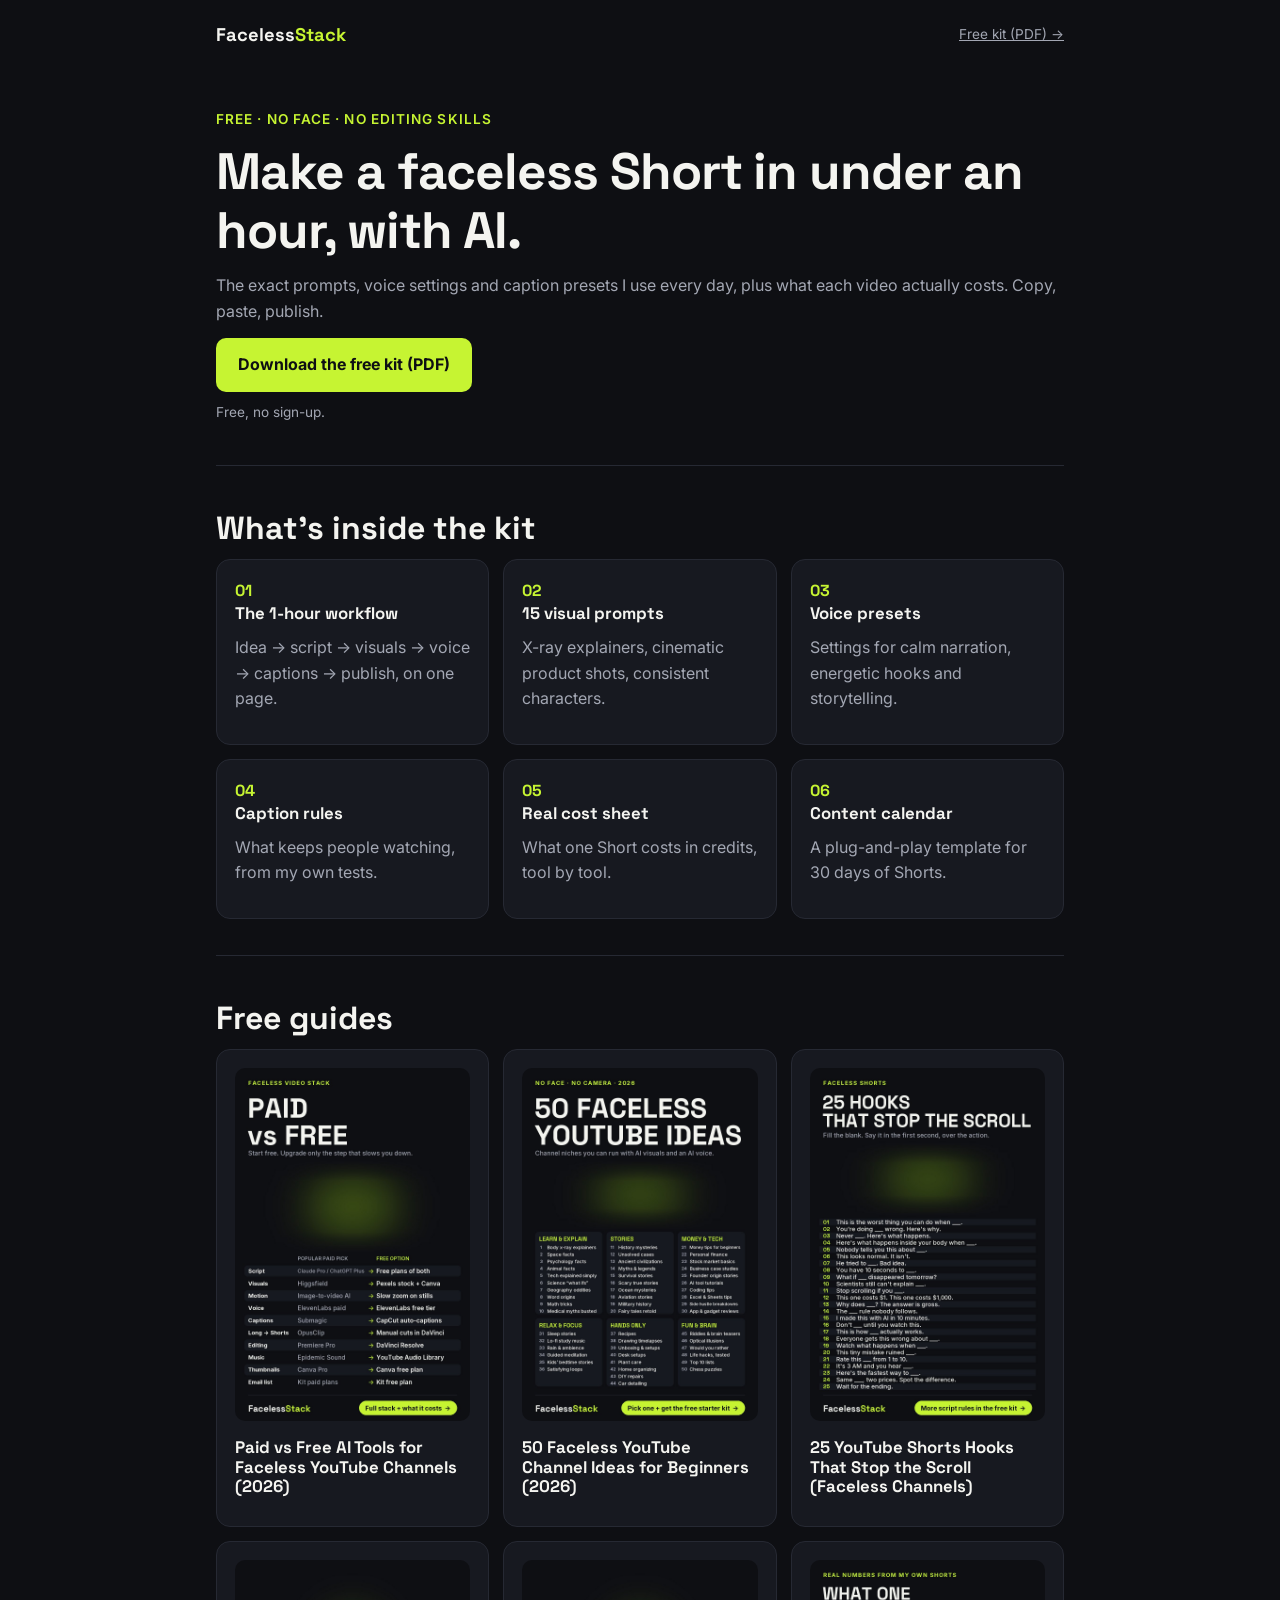
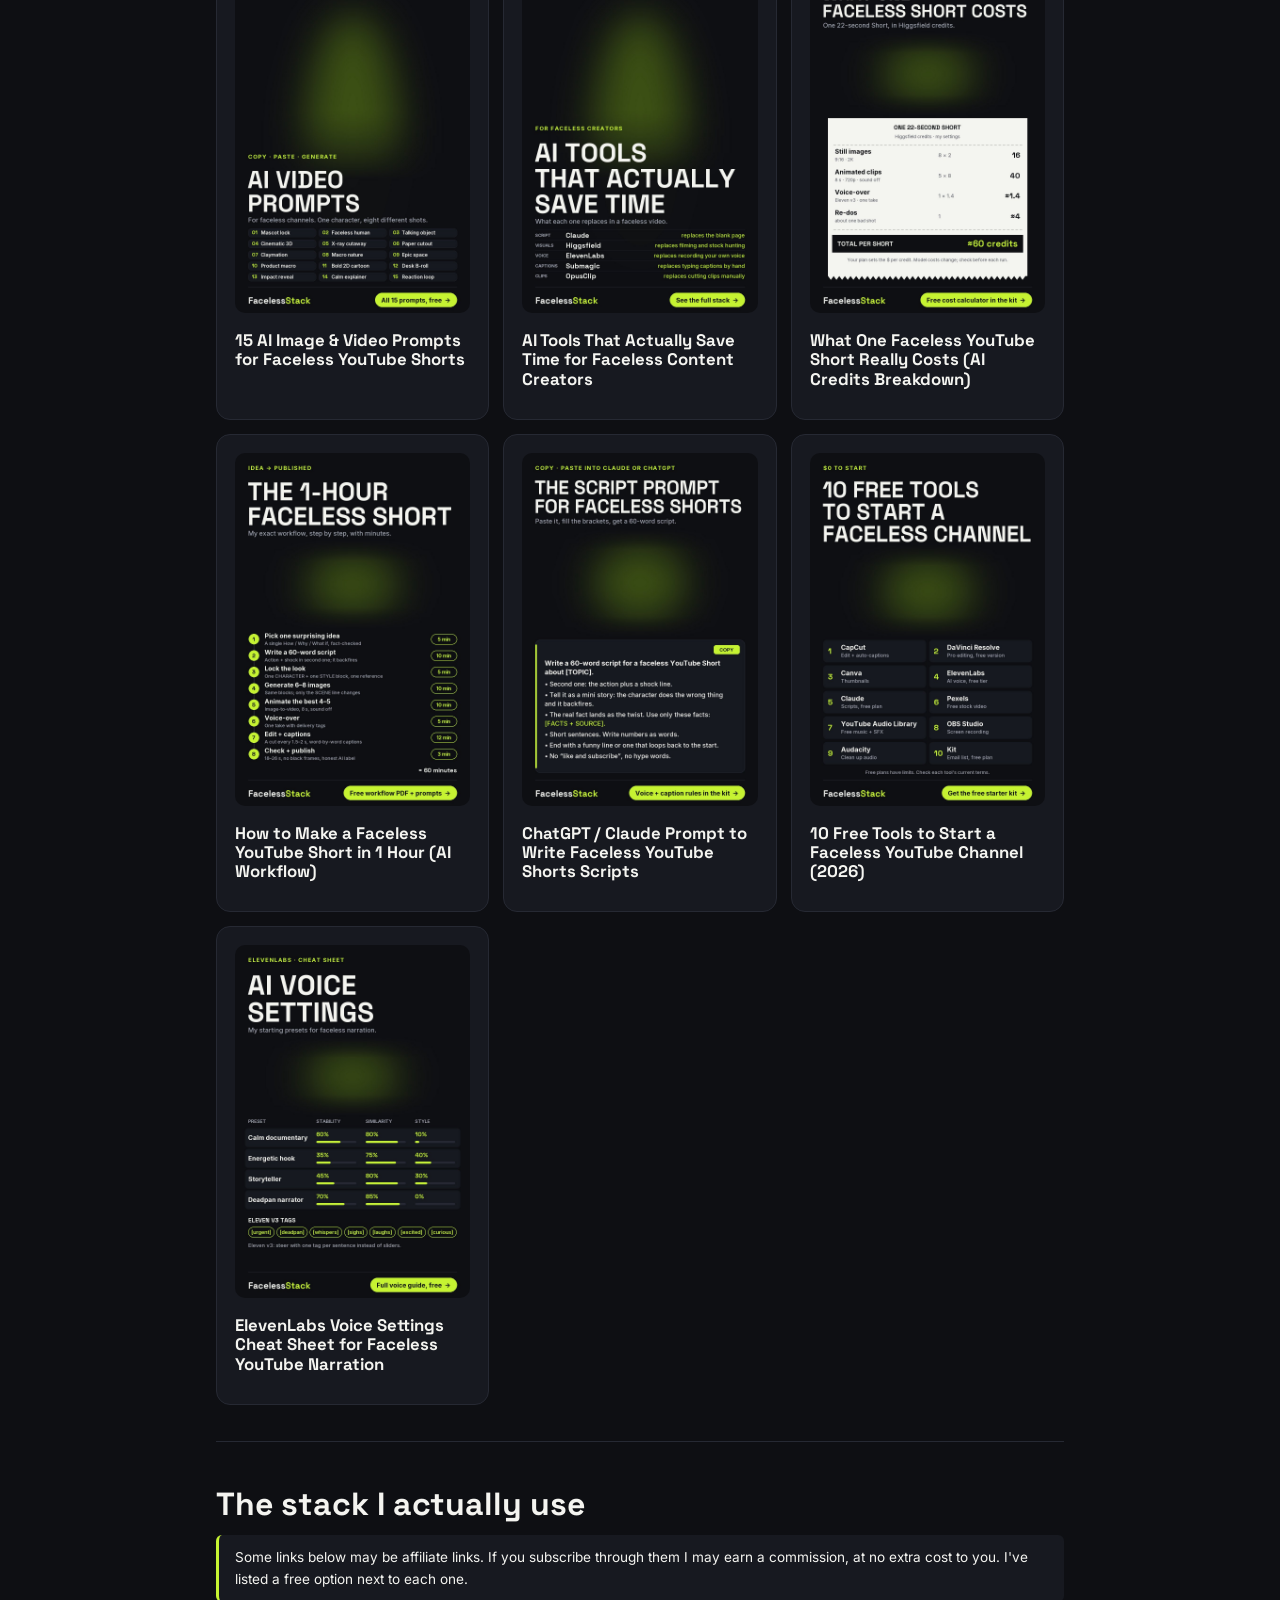
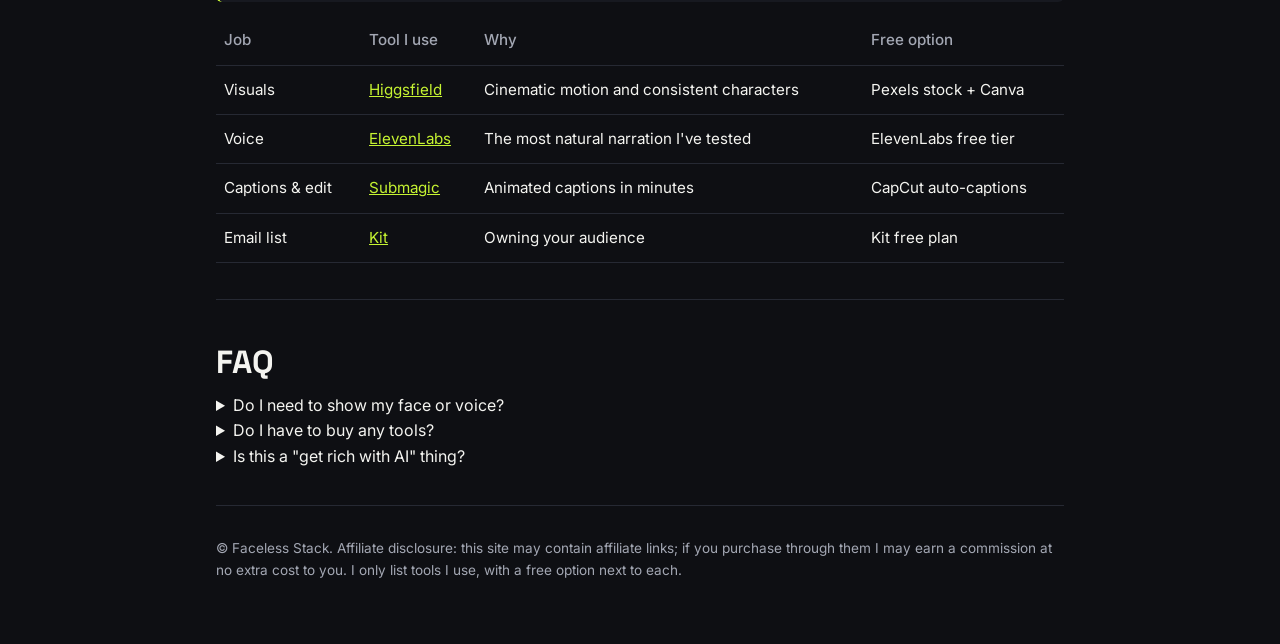
==== index.html @ 0819de9b "Faceless Stack site: landing page + 10 Pinterest guide pages Co-Authored-By: Claude Opus 5.5 <norepl" ====
<!doctype html>
<html lang="en">
<head>
<meta charset="utf-8">
<meta name="viewport" content="width=device-width, initial-scale=1">
<title>Faceless Stack: Free Faceless Shorts Kit</title>
<meta name="description" content="The exact AI prompts, voice settings and caption presets I use to make faceless Shorts in under an hour. Free.">
<link rel="canonical" href="https://mussirimajid-rgb.github.io/facelessstack/">
<meta property="og:type" content="article">
<meta property="og:site_name" content="Faceless Stack">
<meta property="og:title" content="Faceless Stack: Free Faceless Shorts Kit">
<meta property="og:description" content="The exact AI prompts, voice settings and caption presets I use to make faceless Shorts in under an hour. Free.">
<meta property="og:url" content="https://mussirimajid-rgb.github.io/facelessstack/">
<meta property="article:published_time" content="2026-10-27">
<meta property="og:image" content="https://mussirimajid-rgb.github.io/facelessstack/pins/paid-vs-free-tools.jpg">
<link rel="preconnect" href="https://fonts.googleapis.com">
<link href="https://fonts.googleapis.com/css2?family=Inter:wght@400;500;700&family=Space+Grotesk:wght@500;700&display=swap" rel="stylesheet">
<link rel="stylesheet" href="style.css">
</head>
<body>
<div class="wrap">
  <header>
    <a class="logo" href="./">Faceless<span>Stack</span></a>
    <a class="small muted" href="kit/Faceless-Shorts-Starter-Kit.pdf">Free kit (PDF) →</a>
  </header>
  <div class="hero">
    <div class="eyebrow">Free · No face · No editing skills</div>
    <h1>Make a faceless Short in under an hour, with AI.</h1>
    <p class="muted">The exact prompts, voice settings and caption presets I use every day, plus what each video actually costs. Copy, paste, publish.</p>
    <a class="btn" href="kit/Faceless-Shorts-Starter-Kit.pdf" download>Download the free kit (PDF)</a>
    <p class="small muted" style="margin-top:10px">Free, no sign-up.</p>
  </div>
  <section>
    <h2>What's inside the kit</h2>
    <div class="grid">
      <div class="card"><div class="num">01</div><h3>The 1-hour workflow</h3><p class="muted">Idea → script → visuals → voice → captions → publish, on one page.</p></div>
      <div class="card"><div class="num">02</div><h3>15 visual prompts</h3><p class="muted">X-ray explainers, cinematic product shots, consistent characters.</p></div>
      <div class="card"><div class="num">03</div><h3>Voice presets</h3><p class="muted">Settings for calm narration, energetic hooks and storytelling.</p></div>
      <div class="card"><div class="num">04</div><h3>Caption rules</h3><p class="muted">What keeps people watching, from my own tests.</p></div>
      <div class="card"><div class="num">05</div><h3>Real cost sheet</h3><p class="muted">What one Short costs in credits, tool by tool.</p></div>
      <div class="card"><div class="num">06</div><h3>Content calendar</h3><p class="muted">A plug-and-play template for 30 days of Shorts.</p></div>
    </div>
  </section>
  <section>
    <h2>Free guides</h2>
    <div class="grid guides">
      <a class="card" href="paid-vs-free-tools/"><img src="pins/paid-vs-free-tools.jpg" alt="Comparison chart of paid vs free AI tools for faceless YouTube videos: Higgsfield vs Pexels, ElevenLabs vs free tier, Submagic vs CapCut, Premiere vs DaVinci Resolve." loading="lazy"><h3 style="margin-top:10px">Paid vs Free AI Tools for Faceless YouTube Channels (2026)</h3></a>
      <a class="card" href="faceless-youtube-channel-ideas/"><img src="pins/faceless-youtube-channel-ideas.jpg" alt="List of 50 faceless YouTube channel ideas in six groups: learn and explain, stories, money and tech, relax and focus, hands only, fun and brain." loading="lazy"><h3 style="margin-top:10px">50 Faceless YouTube Channel Ideas for Beginners (2026)</h3></a>
      <a class="card" href="youtube-shorts-hooks/"><img src="pins/youtube-shorts-hooks.jpg" alt="List of 25 fill-in-the-blank video hooks for YouTube Shorts, such as &#x27;You&#x27;re doing ___ wrong. Here&#x27;s why.&#x27;" loading="lazy"><h3 style="margin-top:10px">25 YouTube Shorts Hooks That Stop the Scroll (Faceless Channels)</h3></a>
      <a class="card" href="ai-video-prompts/"><img src="pins/ai-video-prompts.jpg" alt="Glossy 3D number 15 with a monitor-headed character, listing 15 AI prompt templates for faceless videos." loading="lazy"><h3 style="margin-top:10px">15 AI Image &amp; Video Prompts for Faceless YouTube Shorts</h3></a>
      <a class="card" href="ai-tools-that-save-time/"><img src="pins/ai-tools-that-save-time.jpg" alt="Surreal poster of a monitor-headed character with a melting clock, listing AI tools that save time: Claude, Higgsfield, ElevenLabs, Submagic, OpusClip." loading="lazy"><h3 style="margin-top:10px">AI Tools That Actually Save Time for Faceless Content Creators</h3></a>
      <a class="card" href="faceless-short-cost/"><img src="pins/faceless-short-cost.jpg" alt="Receipt showing the cost of one faceless YouTube Short: 16 credits of images, 40 credits of animated clips, 1.4 for voice, about 4 for re-dos, about 60 credits total." loading="lazy"><h3 style="margin-top:10px">What One Faceless YouTube Short Really Costs (AI Credits Breakdown)</h3></a>
      <a class="card" href="one-hour-workflow/"><img src="pins/one-hour-workflow.jpg" alt="Timeline of 8 steps to make a faceless YouTube Short in one hour, with minutes per step adding up to 60." loading="lazy"><h3 style="margin-top:10px">How to Make a Faceless YouTube Short in 1 Hour (AI Workflow)</h3></a>
      <a class="card" href="script-prompt/"><img src="pins/script-prompt.jpg" alt="Copy-paste prompt card for writing a 60-word faceless YouTube Shorts script with Claude or ChatGPT." loading="lazy"><h3 style="margin-top:10px">ChatGPT / Claude Prompt to Write Faceless YouTube Shorts Scripts</h3></a>
      <a class="card" href="free-tools-faceless-channel/"><img src="pins/free-tools-faceless-channel.jpg" alt="List of 10 free tools to start a faceless YouTube channel, including CapCut, DaVinci Resolve, Canva, ElevenLabs and OBS Studio." loading="lazy"><h3 style="margin-top:10px">10 Free Tools to Start a Faceless YouTube Channel (2026)</h3></a>
      <a class="card" href="ai-voice-settings/"><img src="pins/ai-voice-settings.jpg" alt="Cheat sheet of ElevenLabs voice settings for four narration styles with stability, similarity and style percentages, and Eleven v3 emotion tags." loading="lazy"><h3 style="margin-top:10px">ElevenLabs Voice Settings Cheat Sheet for Faceless YouTube Narration</h3></a>
    </div>
  </section>
  <section>
    <h2>The stack I actually use</h2>
    <p class="disclosure small">Some links below may be affiliate links. If you subscribe through them I may earn a commission, at no extra cost to you. I've listed a free option next to each one.</p>
    <div class="tablewrap"><table>
      <thead><tr><th>Job</th><th>Tool I use</th><th>Why</th><th>Free option</th></tr></thead>
      <tbody>
          <tr><td>Visuals</td><td><a href="https://higgsfield.ai" rel="sponsored nofollow noopener" target="_blank">Higgsfield</a></td><td>Cinematic motion and consistent characters</td><td>Pexels stock + Canva</td></tr>
          <tr><td>Voice</td><td><a href="https://elevenlabs.io" rel="sponsored nofollow noopener" target="_blank">ElevenLabs</a></td><td>The most natural narration I&#x27;ve tested</td><td>ElevenLabs free tier</td></tr>
          <tr><td>Captions &amp; edit</td><td><a href="https://www.submagic.co" rel="sponsored nofollow noopener" target="_blank">Submagic</a></td><td>Animated captions in minutes</td><td>CapCut auto-captions</td></tr>
          <tr><td>Email list</td><td><a href="https://kit.com" rel="sponsored nofollow noopener" target="_blank">Kit</a></td><td>Owning your audience</td><td>Kit free plan</td></tr>
      </tbody>
    </table></div>
  </section>
  <section>
    <h2>FAQ</h2>
    <details><summary>Do I need to show my face or voice?</summary><p class="muted">No. Everything here is built for faceless channels: AI visuals, AI narration, animated captions.</p></details>
    <details><summary>Do I have to buy any tools?</summary><p class="muted">No. Each tool has a free option listed. Paid tools save time and look better, but start free if you're testing.</p></details>
    <details><summary>Is this a "get rich with AI" thing?</summary><p class="muted">No. It's a production workflow. Growth takes consistent posting.</p></details>
  </section>
  <footer class="small muted">
    <p>© Faceless Stack. Affiliate disclosure: this site may contain affiliate links; if you purchase through them I may earn a commission at no extra cost to you. I only list tools I use, with a free option next to each.</p>
  </footer>
</div>
<script>document.querySelectorAll('.copy').forEach(b=>b.onclick=()=>{navigator.clipboard.writeText(document.getElementById(b.dataset.for).innerText);b.textContent='Copied';setTimeout(()=>b.textContent='Copy',1500)})</script>
</body>
</html>
---- style.css ----
:root{--bg:#0E0F13;--panel:#171920;--line:#262933;--text:#F4F4F0;--muted:#A3A7B3;--accent:#C6F432;--ink:#0E0F13}
*{box-sizing:border-box}body{margin:0;background:var(--bg);color:var(--text);font:16px/1.6 Inter,system-ui,sans-serif}
.wrap{max-width:880px;margin:0 auto;padding:0 16px}
h1,h2,h3{font-family:"Space Grotesk",Inter,sans-serif;line-height:1.15;margin:0 0 12px}
h1{font-size:clamp(2rem,6vw,3.2rem);letter-spacing:-.02em}h2{font-size:clamp(1.4rem,4vw,2rem);margin-top:8px}
p{margin:0 0 14px}a{color:var(--accent)}.muted{color:var(--muted)}.small{font-size:.85rem}
header{padding:20px 0;display:flex;justify-content:space-between;align-items:center}
.logo{font-family:"Space Grotesk",Inter,sans-serif;font-weight:700;color:var(--text);text-decoration:none;font-size:1.15rem}.logo span{color:var(--accent)}
.hero{padding:40px 0 28px}.eyebrow{color:var(--accent);font-weight:600;font-size:.85rem;text-transform:uppercase;letter-spacing:.08em;margin-bottom:12px}
.btn{padding:14px 22px;border:0;border-radius:10px;background:var(--accent);color:var(--ink);font-weight:700;font-size:1rem;cursor:pointer;text-decoration:none;display:inline-block}
section{padding:36px 0;border-top:1px solid var(--line)}
.grid{display:grid;grid-template-columns:repeat(auto-fit,minmax(240px,1fr));gap:14px}
.card{background:var(--panel);border:1px solid var(--line);border-radius:14px;padding:18px}.card h3{font-size:1.05rem}
.num{color:var(--accent);font-family:"Space Grotesk",Inter,sans-serif;font-weight:700}
table{width:100%;border-collapse:collapse;font-size:.95rem}th,td{text-align:left;padding:12px 8px;border-bottom:1px solid var(--line);vertical-align:top}
th{color:var(--muted);font-weight:500}.tablewrap{overflow-x:auto}
ol.list{padding-left:1.4em}ol.list li{padding:6px 0;border-bottom:1px solid var(--line)}
.groups{display:grid;grid-template-columns:repeat(auto-fit,minmax(230px,1fr));gap:14px}.groups ol{margin:0;padding-left:1.6em}
.groups h3{color:var(--accent);font-size:1rem;text-transform:uppercase;letter-spacing:.04em}
pre{white-space:pre-wrap;background:var(--panel);border:1px solid var(--line);border-left:4px solid var(--accent);border-radius:12px;padding:18px;font:15px/1.6 ui-monospace,Consolas,monospace;margin:0 0 10px}
.prompt{margin-bottom:22px}.prompt h3{font-size:1.05rem}
.copy{background:transparent;color:var(--accent);border:1px solid var(--accent);border-radius:8px;padding:6px 14px;font-weight:600;cursor:pointer}
.kitbox{background:var(--panel);border:1px solid var(--accent);border-radius:16px;padding:22px;margin:8px 0}
.disclosure{background:var(--panel);border-left:3px solid var(--accent);padding:12px 16px;border-radius:6px}
.pinimg{display:block;max-width:360px;width:100%;border-radius:14px;border:1px solid var(--line);margin:8px 0 0}
.calc{display:grid;grid-template-columns:repeat(auto-fit,minmax(200px,1fr));gap:12px;margin-top:12px}
.calc label{display:block;font-size:.85rem;color:var(--muted)}.calc input{width:100%;padding:12px;border-radius:10px;border:1px solid var(--line);background:var(--bg);color:var(--text);font-size:1rem}
.result{font-family:"Space Grotesk",Inter,sans-serif;font-size:1.5rem;color:var(--accent);margin-top:12px}
.guides a{color:var(--text);text-decoration:none}.guides img{width:100%;border-radius:10px;aspect-ratio:2/3;object-fit:cover}
.tags span{display:inline-block;border:1px solid var(--accent);color:var(--accent);border-radius:20px;padding:4px 12px;margin:0 6px 8px 0;font-weight:600}
footer{padding:32px 0 48px;border-top:1px solid var(--line)}
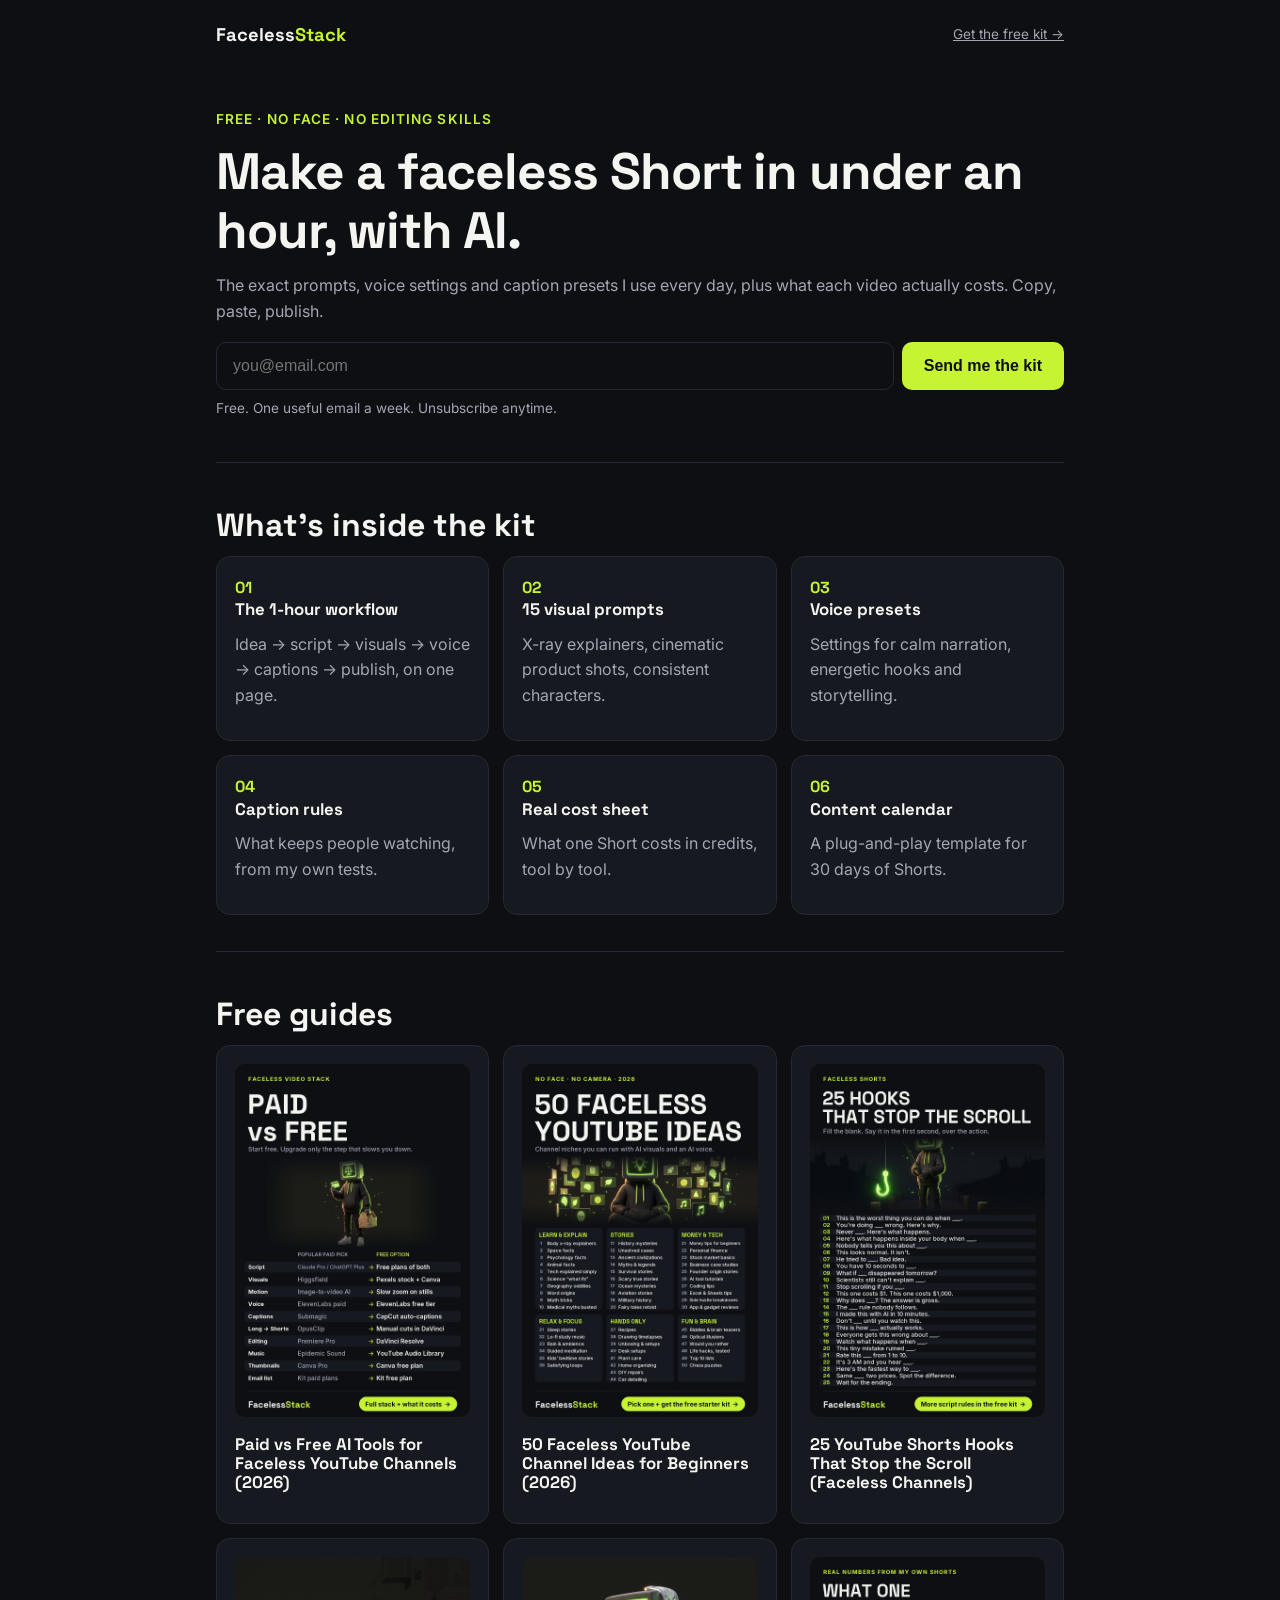
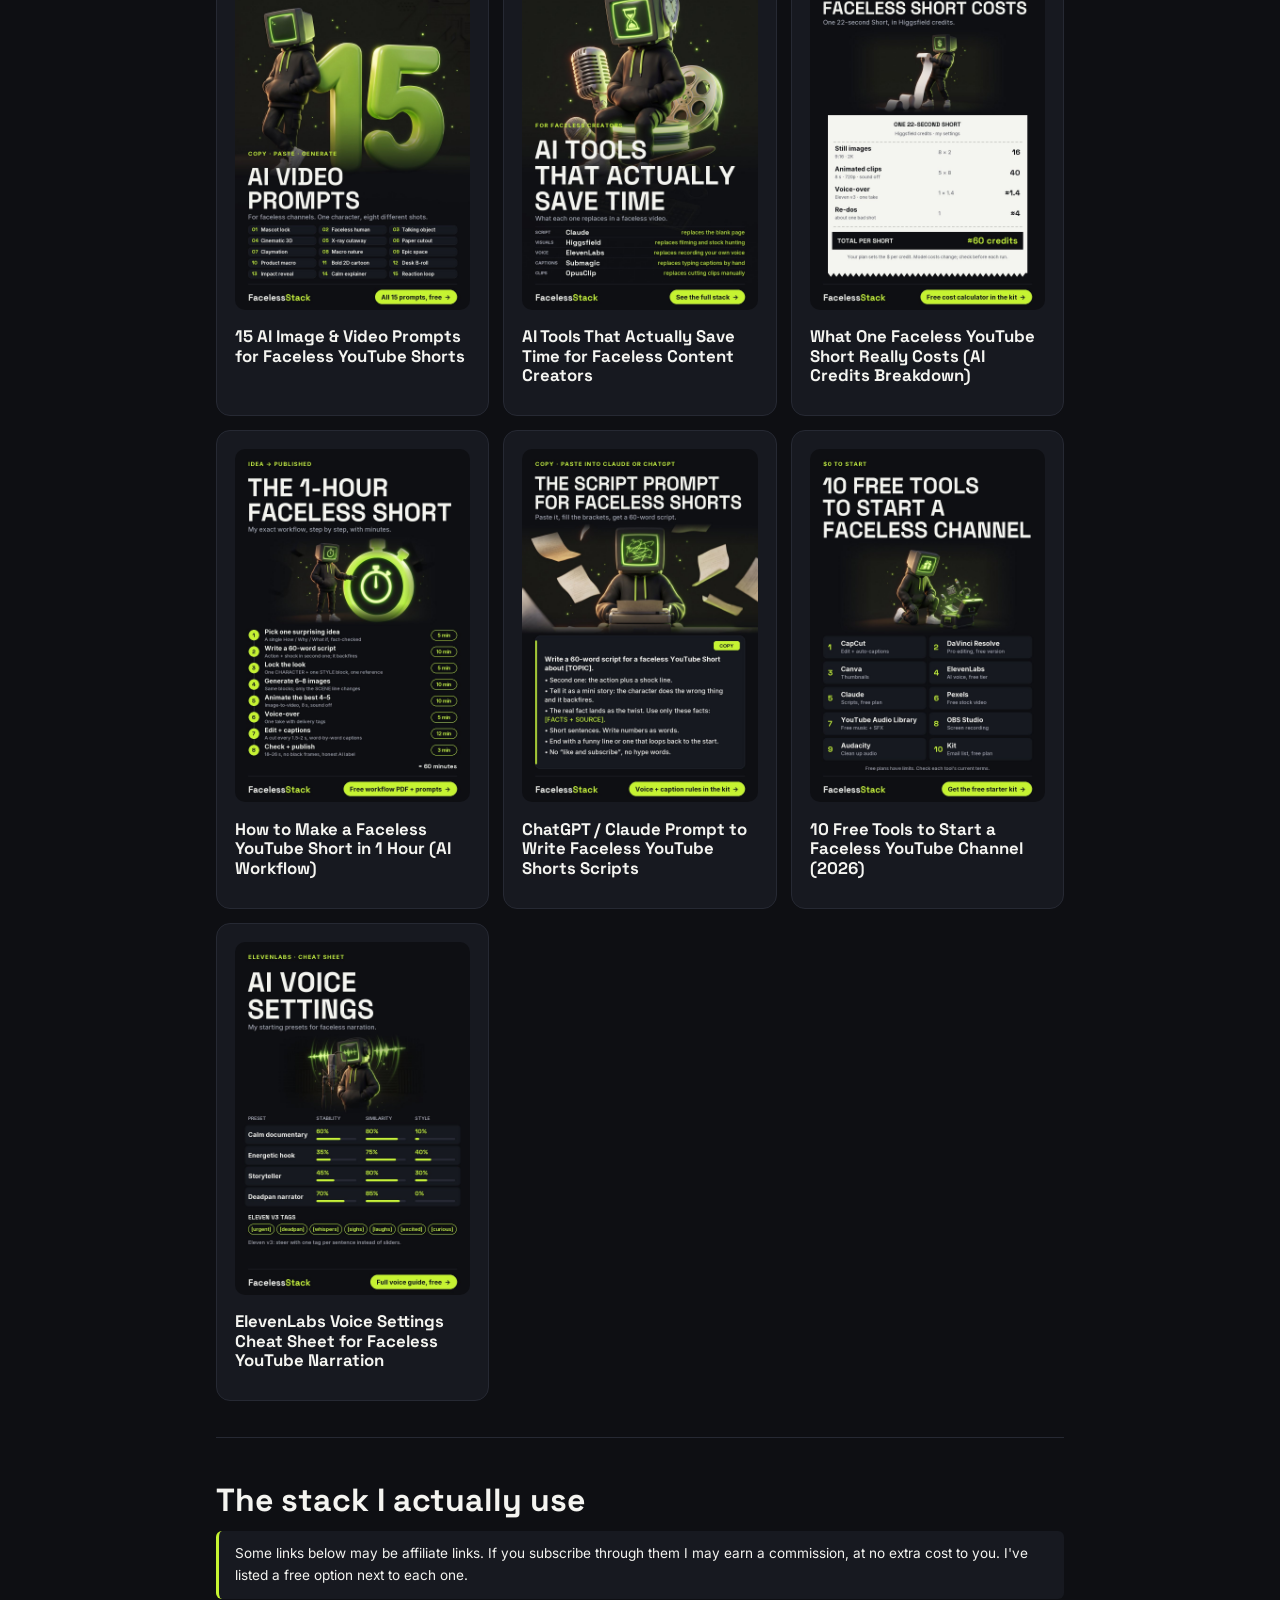
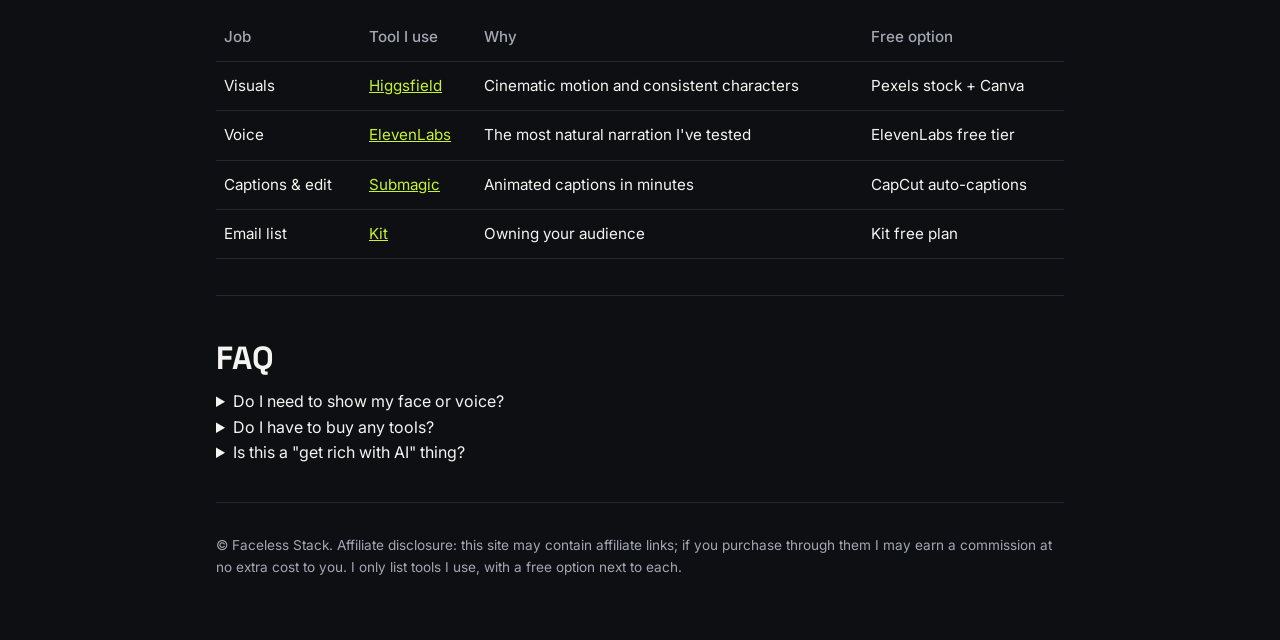
==== commit b3f3decc: "Replace direct kit download with Kit sign-up form; add thank-you page Co-Authored-By: Claude Opus 5." ====
--- a/index.html
+++ b/index.html
@@ -21,14 +21,18 @@
 <div class="wrap">
   <header>
     <a class="logo" href="./">Faceless<span>Stack</span></a>
-    <a class="small muted" href="kit/Faceless-Shorts-Starter-Kit.pdf">Free kit (PDF) →</a>
+    <a class="small muted" href="#kit">Get the free kit →</a>
   </header>
-  <div class="hero">
+  <div class="hero" id="kit">
     <div class="eyebrow">Free · No face · No editing skills</div>
     <h1>Make a faceless Short in under an hour, with AI.</h1>
     <p class="muted">The exact prompts, voice settings and caption presets I use every day, plus what each video actually costs. Copy, paste, publish.</p>
-    <a class="btn" href="kit/Faceless-Shorts-Starter-Kit.pdf" download>Download the free kit (PDF)</a>
-    <p class="small muted" style="margin-top:10px">Free, no sign-up.</p>
+    <form class="signup" action="https://app.kit.com/forms/10103270/subscriptions" method="post">
+      <label class="sr" for="email">Email address</label>
+      <input id="email" type="email" name="email_address" placeholder="you@email.com" autocomplete="email" required>
+      <button class="btn" type="submit">Send me the kit</button>
+    </form>
+    <p class="small muted">Free. One useful email a week. Unsubscribe anytime.</p>
   </div>
   <section>
     <h2>What's inside the kit</h2>
--- a/style.css
+++ b/style.css
@@ -21,6 +21,9 @@
 .prompt{margin-bottom:22px}.prompt h3{font-size:1.05rem}
 .copy{background:transparent;color:var(--accent);border:1px solid var(--accent);border-radius:8px;padding:6px 14px;font-weight:600;cursor:pointer}
 .kitbox{background:var(--panel);border:1px solid var(--accent);border-radius:16px;padding:22px;margin:8px 0}
+.signup{display:flex;gap:8px;flex-wrap:wrap;margin:18px 0 8px}
+.signup input{flex:1 1 240px;padding:14px 16px;border-radius:10px;border:1px solid var(--line);background:var(--bg);color:var(--text);font-size:1rem}
+.sr{position:absolute;width:1px;height:1px;overflow:hidden;clip:rect(0 0 0 0)}
 .disclosure{background:var(--panel);border-left:3px solid var(--accent);padding:12px 16px;border-radius:6px}
 .pinimg{display:block;max-width:360px;width:100%;border-radius:14px;border:1px solid var(--line);margin:8px 0 0}
 .calc{display:grid;grid-template-columns:repeat(auto-fit,minmax(200px,1fr));gap:12px;margin-top:12px}
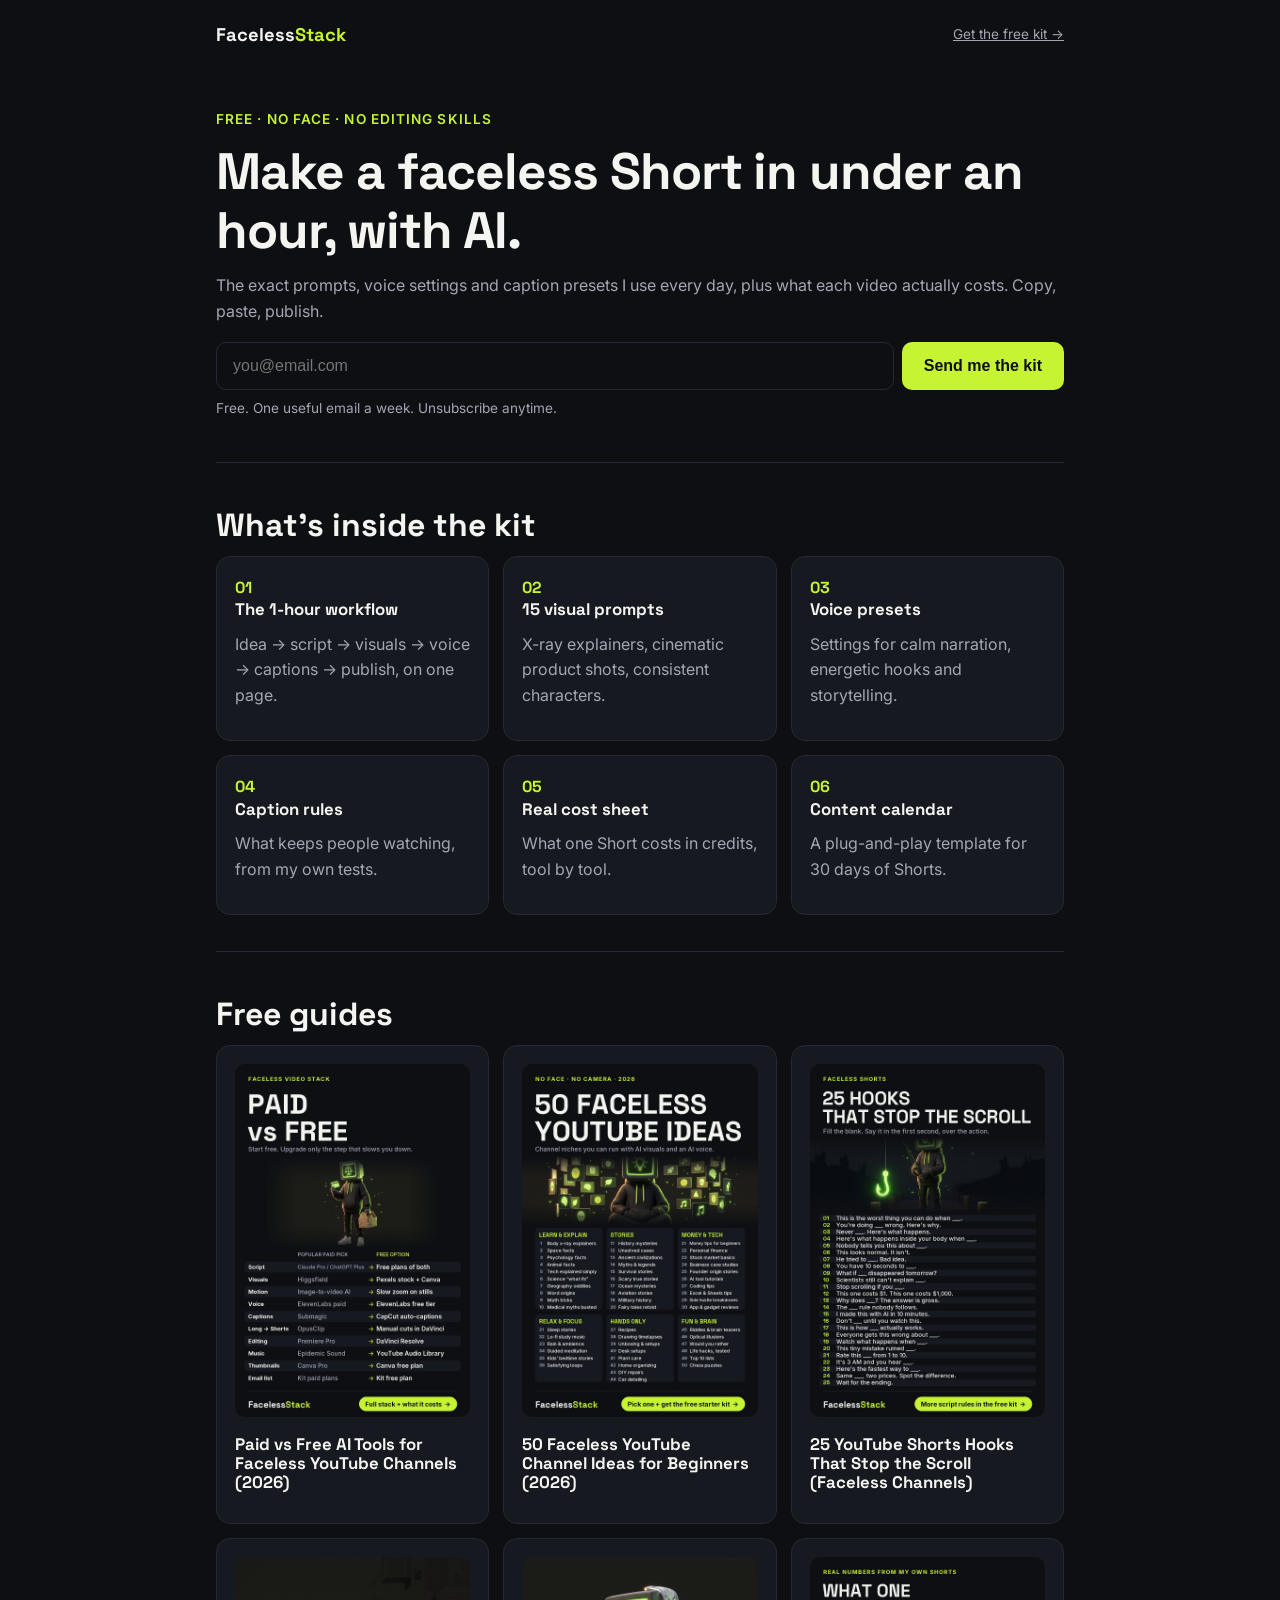
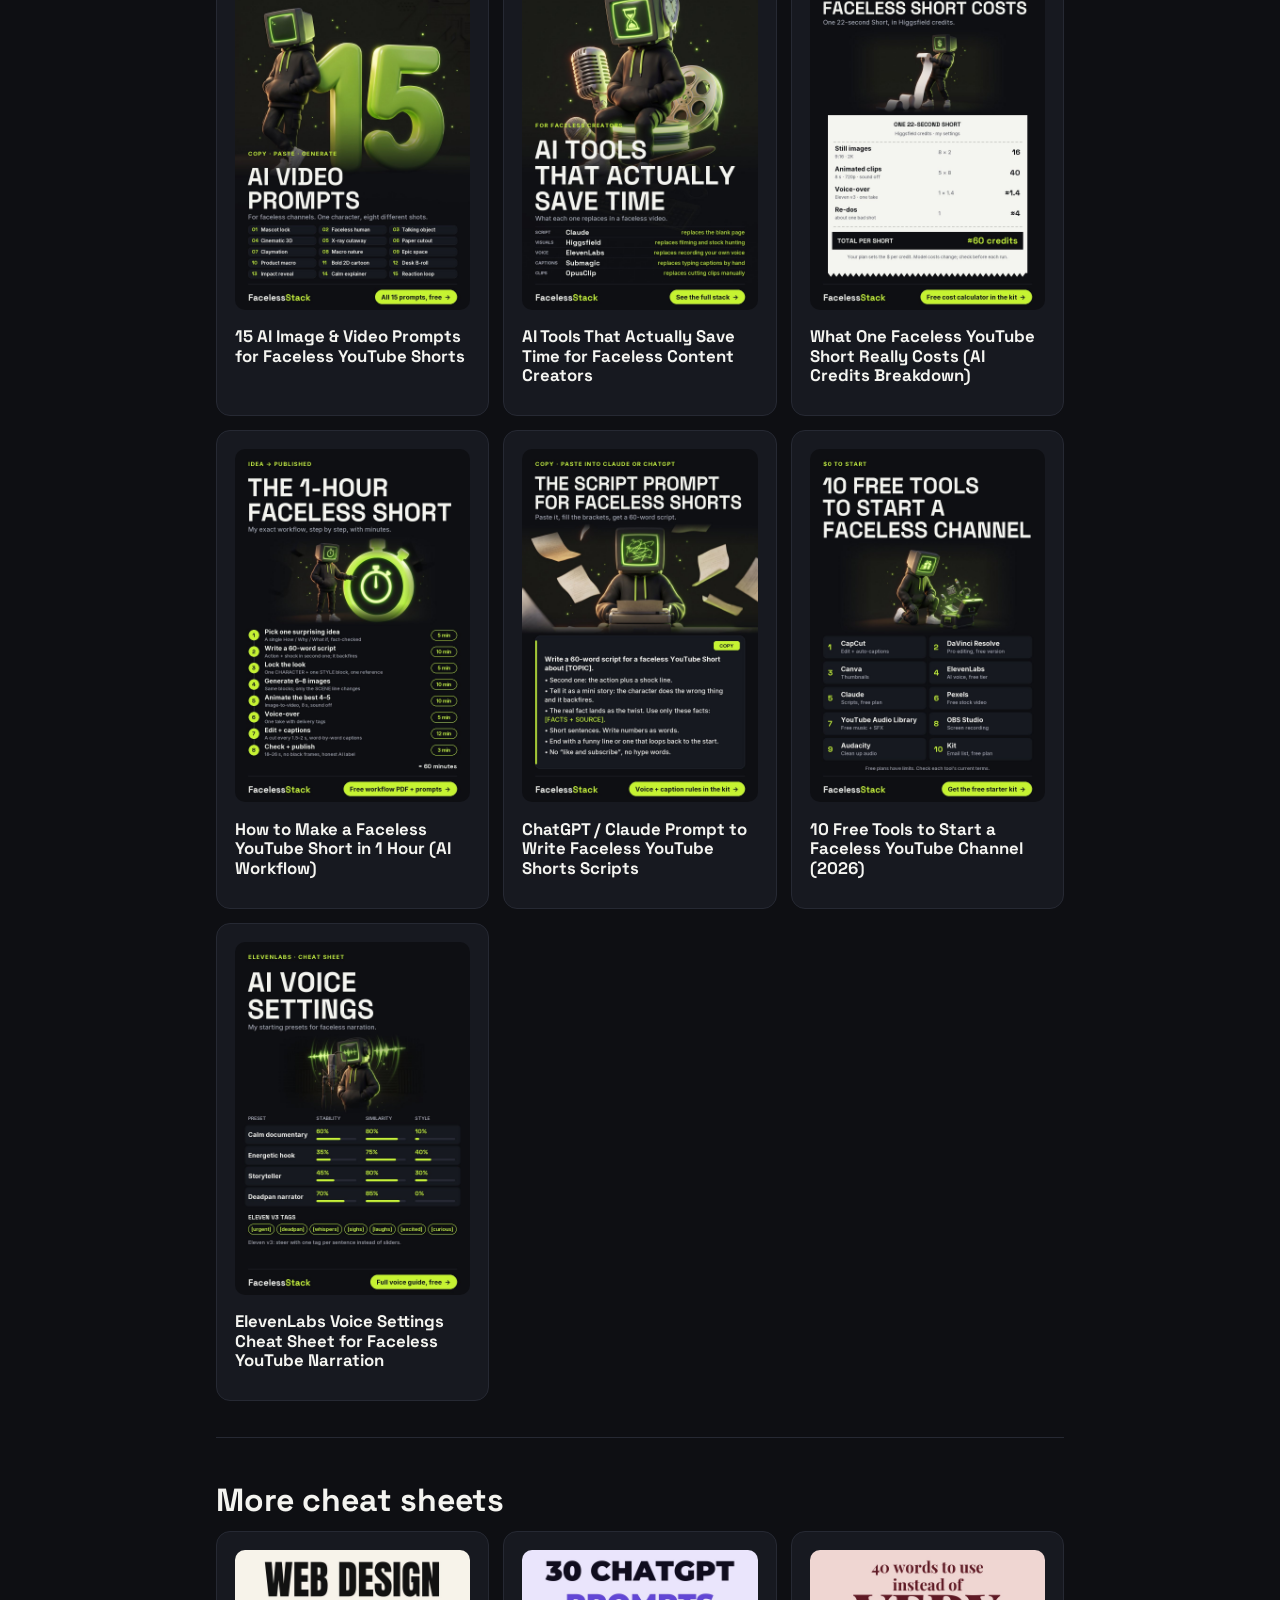
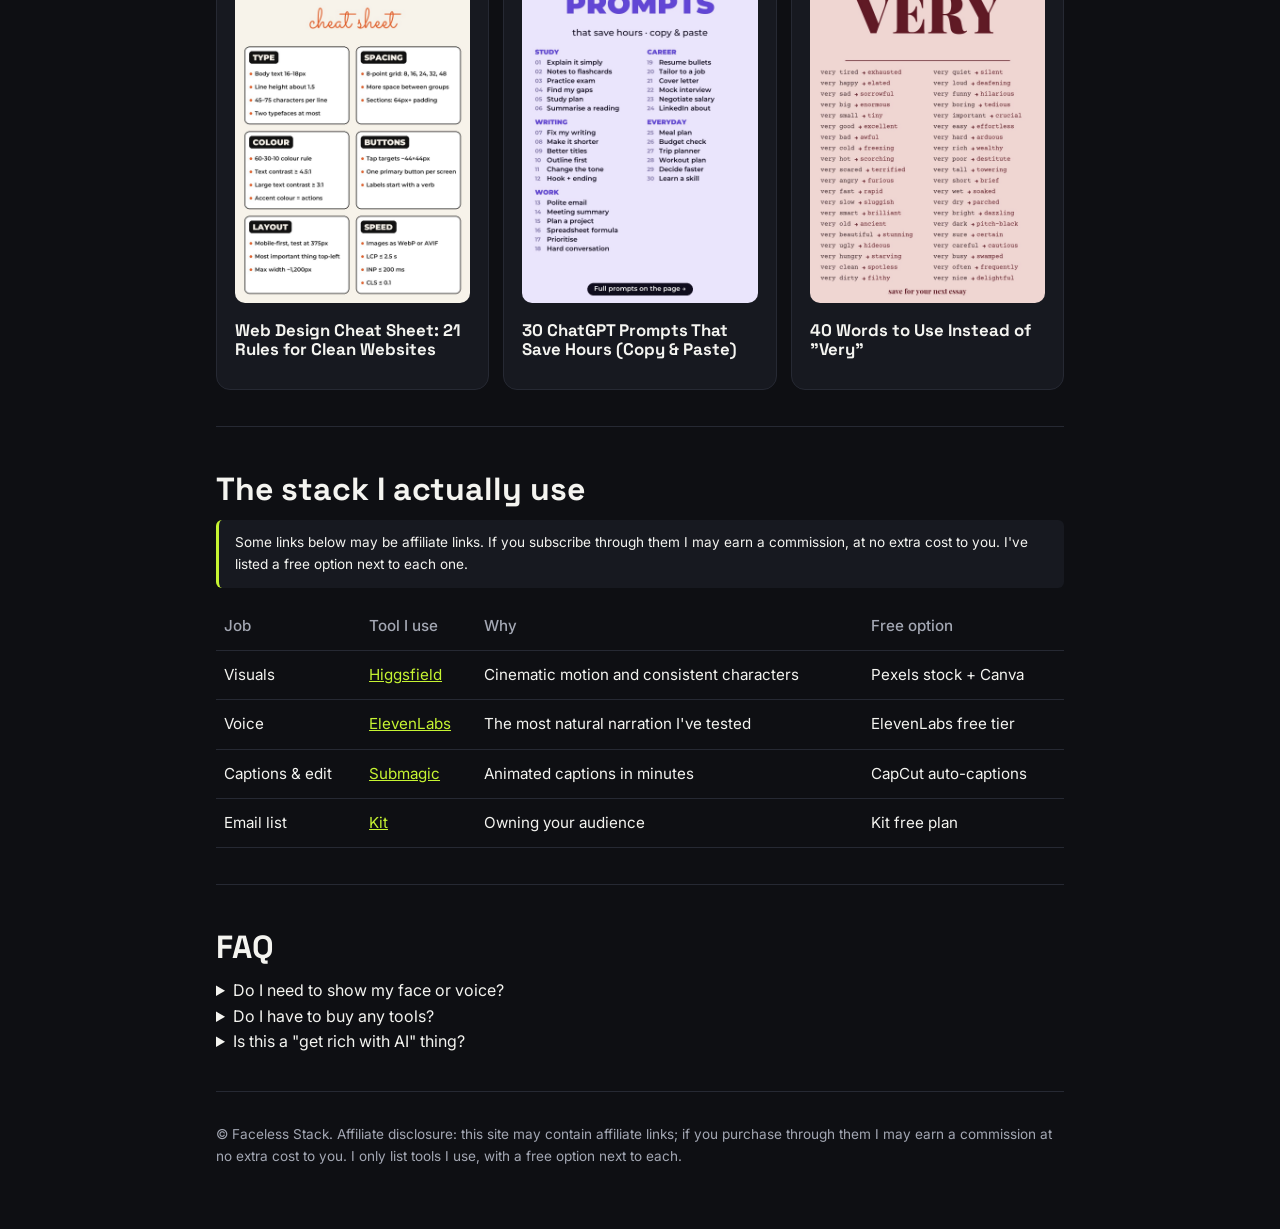
==== commit 74d79093: "Add 3 cheat-sheet guides: web design, ChatGPT prompts, words instead of very Co-Authored-By: Claude " ====
--- a/index.html
+++ b/index.html
@@ -11,11 +11,11 @@
 <meta property="og:title" content="Faceless Stack: Free Faceless Shorts Kit">
 <meta property="og:description" content="The exact AI prompts, voice settings and caption presets I use to make faceless Shorts in under an hour. Free.">
 <meta property="og:url" content="https://mussirimajid-rgb.github.io/facelessstack/">
-<meta property="article:published_time" content="2026-10-27">
+<meta property="article:published_time" content="2026-10-29">
 <meta property="og:image" content="https://mussirimajid-rgb.github.io/facelessstack/pins/paid-vs-free-tools.jpg">
 <link rel="preconnect" href="https://fonts.googleapis.com">
 <link href="https://fonts.googleapis.com/css2?family=Inter:wght@400;500;700&family=Space+Grotesk:wght@500;700&display=swap" rel="stylesheet">
-<link rel="stylesheet" href="style.css">
+<link rel="stylesheet" href="style.css?v=de7e3dae">
 </head>
 <body>
 <div class="wrap">
@@ -61,6 +61,14 @@
     </div>
   </section>
   <section>
+    <h2>More cheat sheets</h2>
+    <div class="grid guides">
+      <a class="card" href="web-design-cheat-sheet/"><img src="pins/web-design-cheat-sheet.jpg" alt="Web design cheat sheet with rules for typography, spacing, colour, buttons, layout and page speed." loading="lazy"><h3 style="margin-top:10px">Web Design Cheat Sheet: 21 Rules for Clean Websites</h3></a>
+      <a class="card" href="chatgpt-prompts/"><img src="pins/chatgpt-prompts.jpg" alt="List of 30 ChatGPT prompts in five groups: study, writing, work, career and everyday." loading="lazy"><h3 style="margin-top:10px">30 ChatGPT Prompts That Save Hours (Copy &amp; Paste)</h3></a>
+      <a class="card" href="words-instead-of-very/"><img src="pins/words-instead-of-very.jpg" alt="List of 40 words to use instead of very, such as very tired → exhausted and very happy → elated." loading="lazy"><h3 style="margin-top:10px">40 Words to Use Instead of &quot;Very&quot;</h3></a>
+    </div>
+  </section>
+  <section>
     <h2>The stack I actually use</h2>
     <p class="disclosure small">Some links below may be affiliate links. If you subscribe through them I may earn a commission, at no extra cost to you. I've listed a free option next to each one.</p>
     <div class="tablewrap"><table>
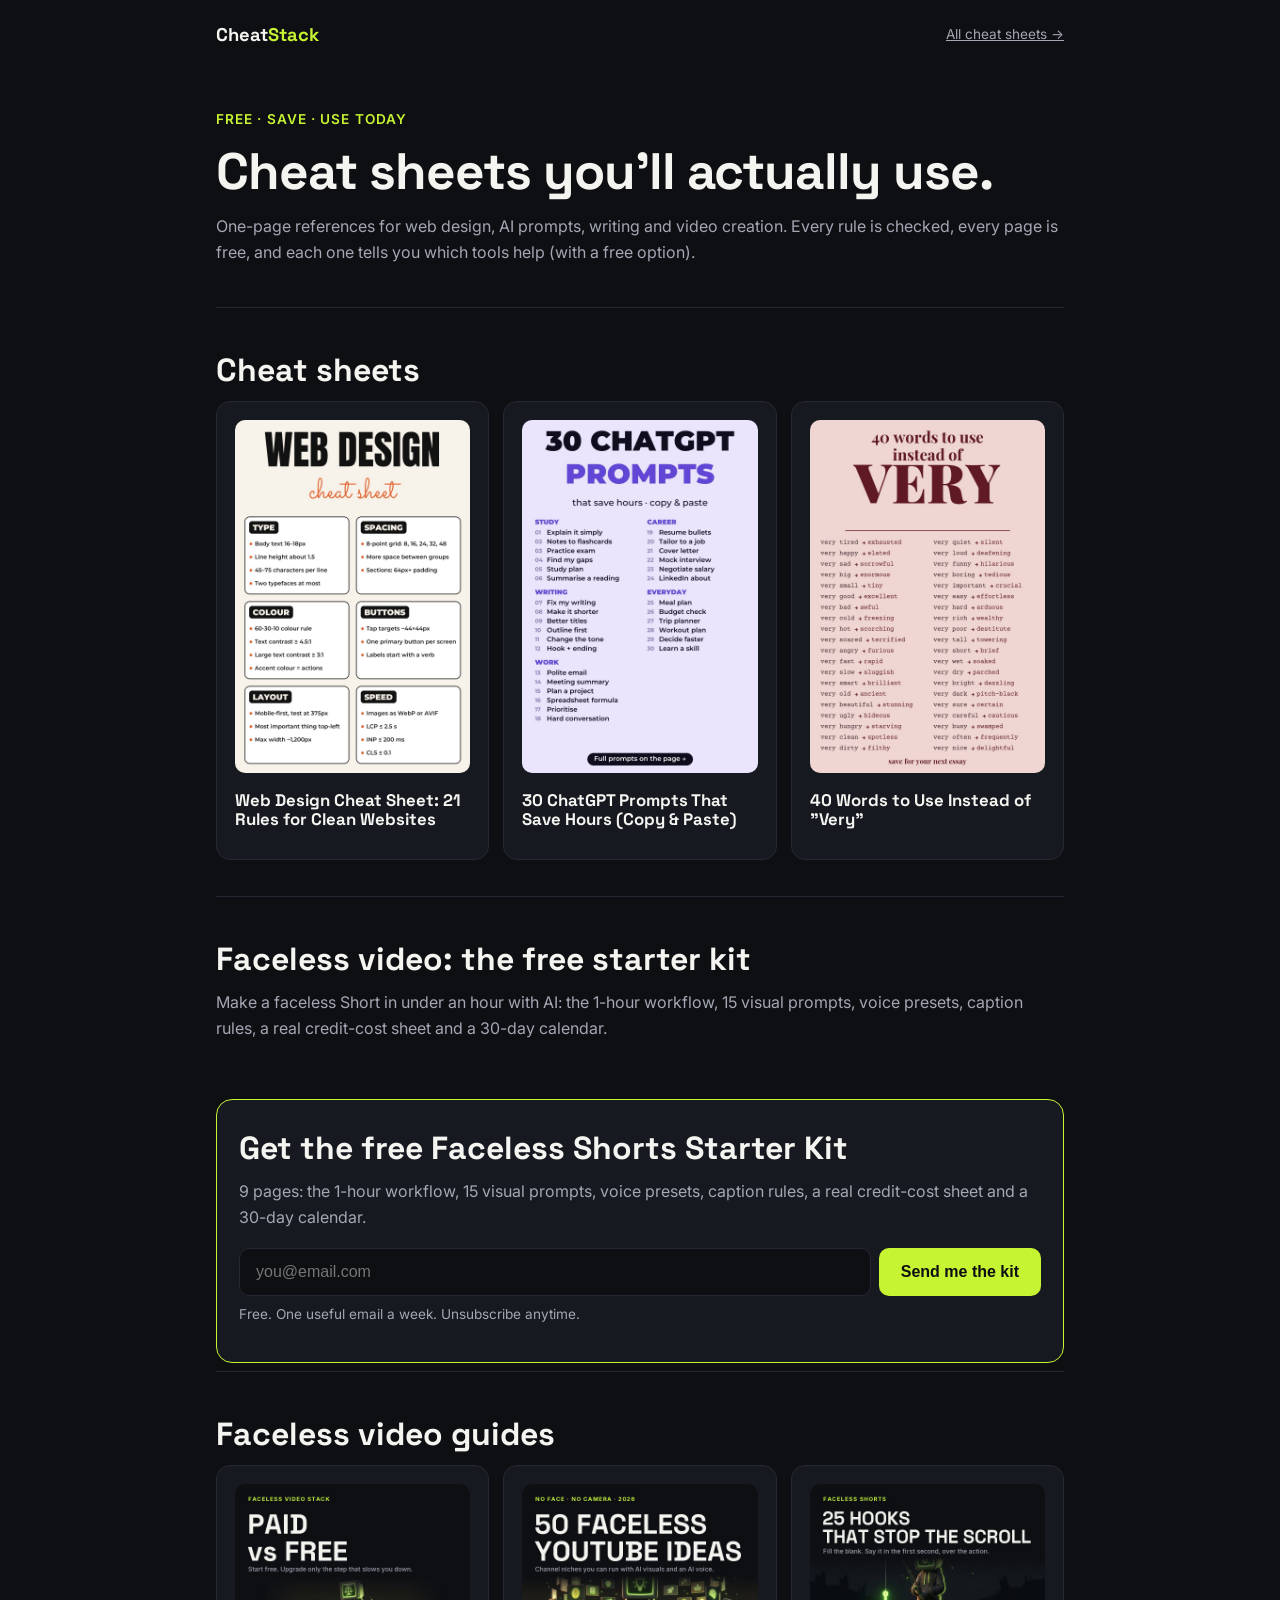
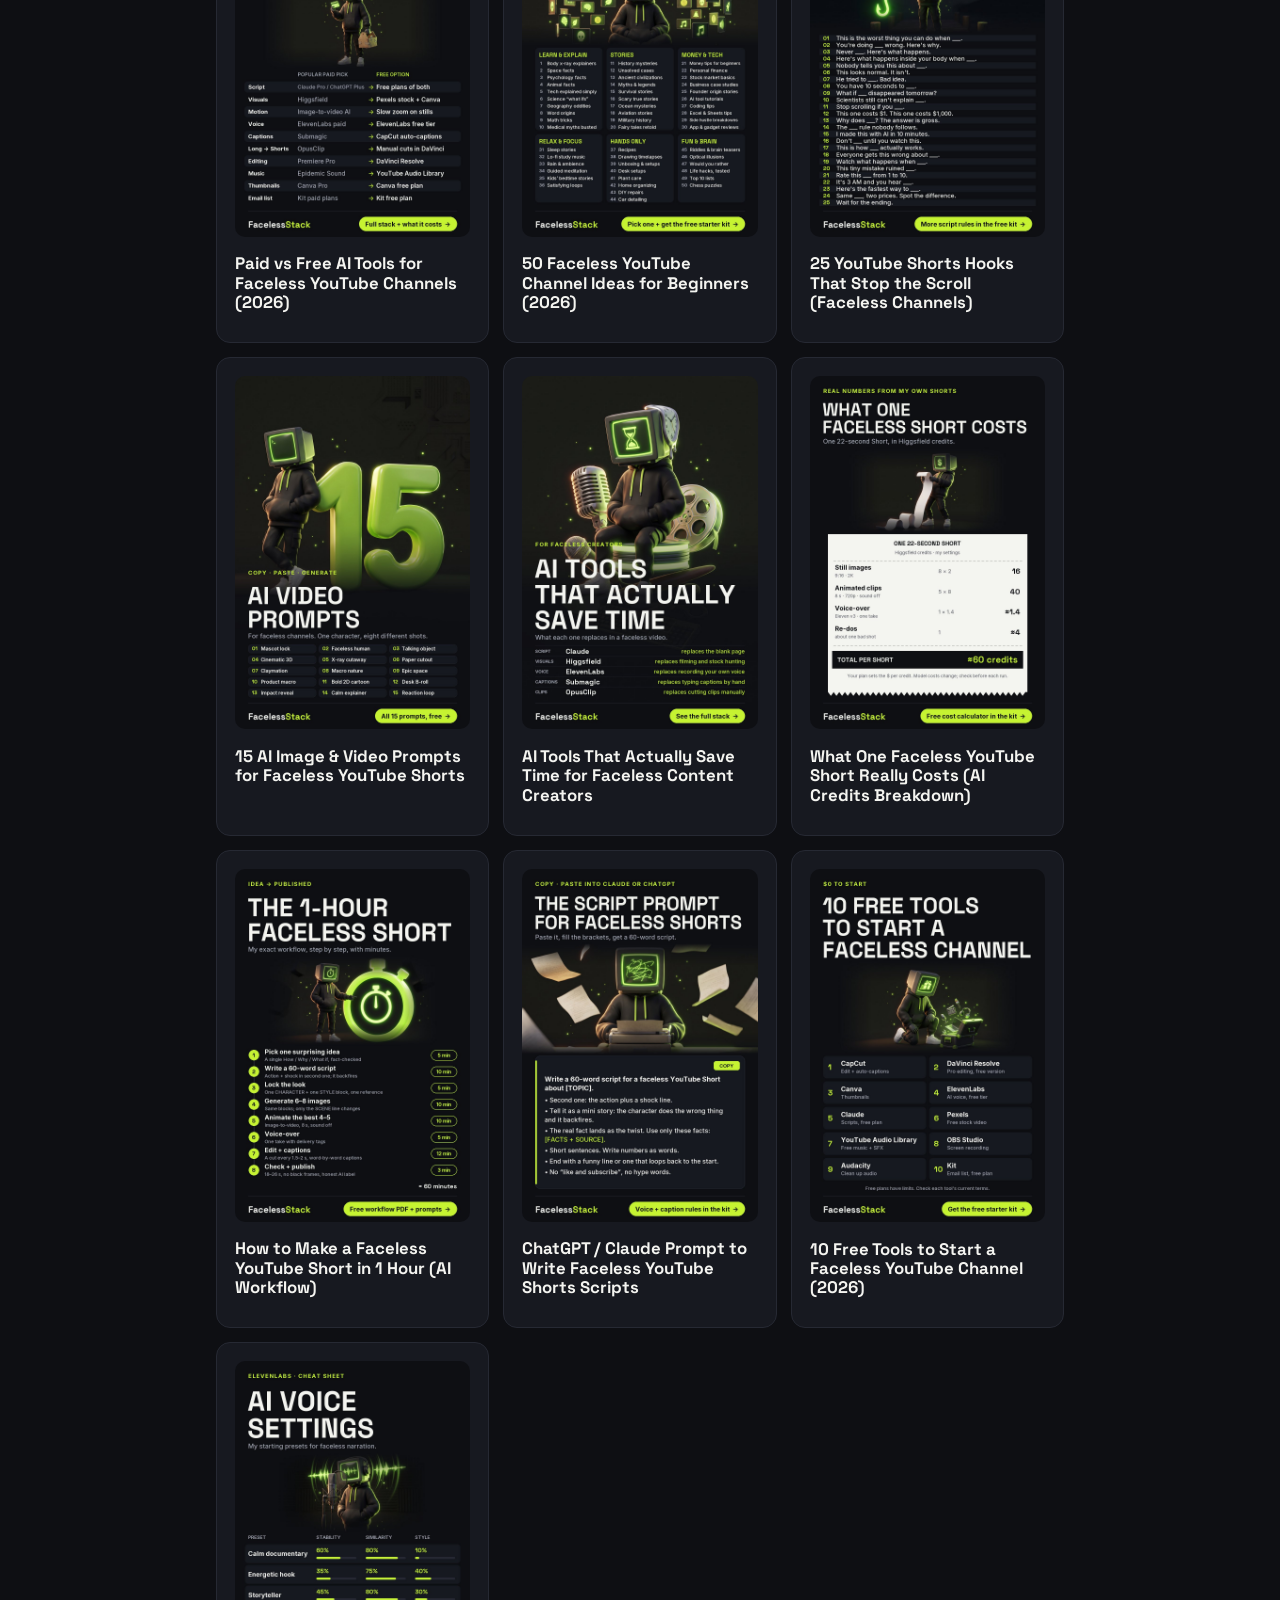
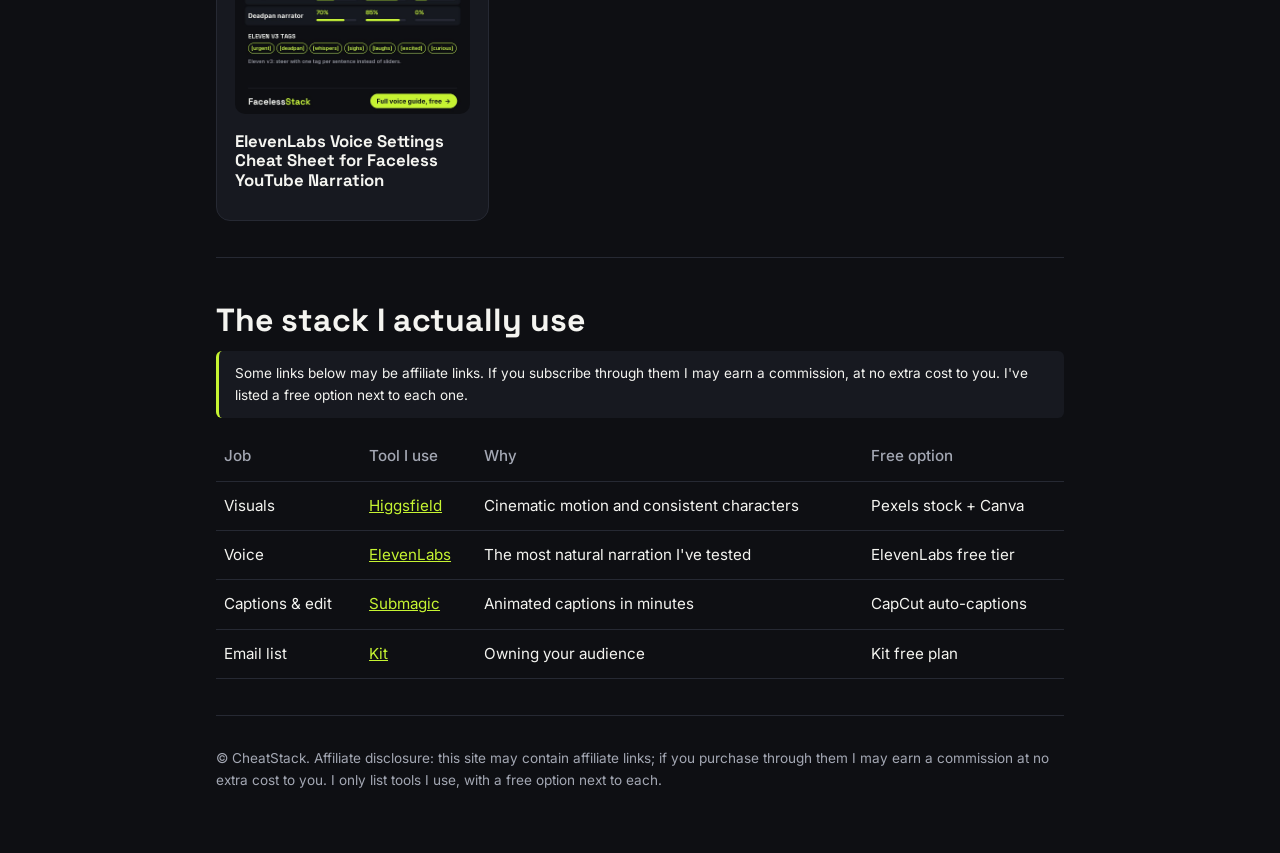
==== commit a874a8c8: "Rebrand to CheatStack: broader cheat-sheet home page and titles Co-Authored-By: Claude Opus 5.5 <nor" ====
--- a/index.html
+++ b/index.html
@@ -3,16 +3,16 @@
 <head>
 <meta charset="utf-8">
 <meta name="viewport" content="width=device-width, initial-scale=1">
-<title>Faceless Stack: Free Faceless Shorts Kit</title>
-<meta name="description" content="The exact AI prompts, voice settings and caption presets I use to make faceless Shorts in under an hour. Free.">
-<link rel="canonical" href="https://mussirimajid-rgb.github.io/facelessstack/">
+<title>CheatStack: Free Cheat Sheets for Web Design, AI Prompts, Writing &amp; Video</title>
+<meta name="description" content="Free one-page cheat sheets for web design, ChatGPT prompts, writing and faceless video creation. Checked rules, copy-paste prompts, free tool options.">
+<link rel="canonical" href="https://mussirimajid-rgb.github.io/cheatstack/">
 <meta property="og:type" content="article">
-<meta property="og:site_name" content="Faceless Stack">
-<meta property="og:title" content="Faceless Stack: Free Faceless Shorts Kit">
-<meta property="og:description" content="The exact AI prompts, voice settings and caption presets I use to make faceless Shorts in under an hour. Free.">
-<meta property="og:url" content="https://mussirimajid-rgb.github.io/facelessstack/">
+<meta property="og:site_name" content="CheatStack">
+<meta property="og:title" content="CheatStack: Free Cheat Sheets for Web Design, AI Prompts, Writing &amp; Video">
+<meta property="og:description" content="Free one-page cheat sheets for web design, ChatGPT prompts, writing and faceless video creation. Checked rules, copy-paste prompts, free tool options.">
+<meta property="og:url" content="https://mussirimajid-rgb.github.io/cheatstack/">
 <meta property="article:published_time" content="2026-10-29">
-<meta property="og:image" content="https://mussirimajid-rgb.github.io/facelessstack/pins/paid-vs-free-tools.jpg">
+<meta property="og:image" content="https://mussirimajid-rgb.github.io/cheatstack/pins/web-design-cheat-sheet.jpg">
 <link rel="preconnect" href="https://fonts.googleapis.com">
 <link href="https://fonts.googleapis.com/css2?family=Inter:wght@400;500;700&family=Space+Grotesk:wght@500;700&display=swap" rel="stylesheet">
 <link rel="stylesheet" href="style.css?v=de7e3dae">
@@ -20,13 +20,29 @@
 <body>
 <div class="wrap">
   <header>
-    <a class="logo" href="./">Faceless<span>Stack</span></a>
-    <a class="small muted" href="#kit">Get the free kit →</a>
+    <a class="logo" href="./">Cheat<span>Stack</span></a>
+    <a class="small muted" href="./#sheets">All cheat sheets →</a>
   </header>
-  <div class="hero" id="kit">
-    <div class="eyebrow">Free · No face · No editing skills</div>
-    <h1>Make a faceless Short in under an hour, with AI.</h1>
-    <p class="muted">The exact prompts, voice settings and caption presets I use every day, plus what each video actually costs. Copy, paste, publish.</p>
+  <div class="hero" id="sheets">
+    <div class="eyebrow">Free · Save · Use today</div>
+    <h1>Cheat sheets you'll actually use.</h1>
+    <p class="muted">One-page references for web design, AI prompts, writing and video creation. Every rule is checked, every page is free, and each one tells you which tools help (with a free option).</p>
+  </div>
+  <section>
+    <h2>Cheat sheets</h2>
+    <div class="grid guides">
+      <a class="card" href="web-design-cheat-sheet/"><img src="pins/web-design-cheat-sheet.jpg" alt="Web design cheat sheet with rules for typography, spacing, colour, buttons, layout and page speed." loading="lazy"><h3 style="margin-top:10px">Web Design Cheat Sheet: 21 Rules for Clean Websites</h3></a>
+      <a class="card" href="chatgpt-prompts/"><img src="pins/chatgpt-prompts.jpg" alt="List of 30 ChatGPT prompts in five groups: study, writing, work, career and everyday." loading="lazy"><h3 style="margin-top:10px">30 ChatGPT Prompts That Save Hours (Copy &amp; Paste)</h3></a>
+      <a class="card" href="words-instead-of-very/"><img src="pins/words-instead-of-very.jpg" alt="List of 40 words to use instead of very, such as very tired → exhausted and very happy → elated." loading="lazy"><h3 style="margin-top:10px">40 Words to Use Instead of &quot;Very&quot;</h3></a>
+    </div>
+  </section>
+  <section>
+    <h2>Faceless video: the free starter kit</h2>
+    <p class="muted">Make a faceless Short in under an hour with AI: the 1-hour workflow, 15 visual prompts, voice presets, caption rules, a real credit-cost sheet and a 30-day calendar.</p>
+  </section>
+  <div class="kitbox" id="kit">
+    <h2>Get the free Faceless Shorts Starter Kit</h2>
+    <p class="muted">9 pages: the 1-hour workflow, 15 visual prompts, voice presets, caption rules, a real credit-cost sheet and a 30-day calendar.</p>
     <form class="signup" action="https://app.kit.com/forms/10103270/subscriptions" method="post">
       <label class="sr" for="email">Email address</label>
       <input id="email" type="email" name="email_address" placeholder="you@email.com" autocomplete="email" required>
@@ -35,18 +51,7 @@
     <p class="small muted">Free. One useful email a week. Unsubscribe anytime.</p>
   </div>
   <section>
-    <h2>What's inside the kit</h2>
-    <div class="grid">
-      <div class="card"><div class="num">01</div><h3>The 1-hour workflow</h3><p class="muted">Idea → script → visuals → voice → captions → publish, on one page.</p></div>
-      <div class="card"><div class="num">02</div><h3>15 visual prompts</h3><p class="muted">X-ray explainers, cinematic product shots, consistent characters.</p></div>
-      <div class="card"><div class="num">03</div><h3>Voice presets</h3><p class="muted">Settings for calm narration, energetic hooks and storytelling.</p></div>
-      <div class="card"><div class="num">04</div><h3>Caption rules</h3><p class="muted">What keeps people watching, from my own tests.</p></div>
-      <div class="card"><div class="num">05</div><h3>Real cost sheet</h3><p class="muted">What one Short costs in credits, tool by tool.</p></div>
-      <div class="card"><div class="num">06</div><h3>Content calendar</h3><p class="muted">A plug-and-play template for 30 days of Shorts.</p></div>
-    </div>
-  </section>
-  <section>
-    <h2>Free guides</h2>
+    <h2>Faceless video guides</h2>
     <div class="grid guides">
       <a class="card" href="paid-vs-free-tools/"><img src="pins/paid-vs-free-tools.jpg" alt="Comparison chart of paid vs free AI tools for faceless YouTube videos: Higgsfield vs Pexels, ElevenLabs vs free tier, Submagic vs CapCut, Premiere vs DaVinci Resolve." loading="lazy"><h3 style="margin-top:10px">Paid vs Free AI Tools for Faceless YouTube Channels (2026)</h3></a>
       <a class="card" href="faceless-youtube-channel-ideas/"><img src="pins/faceless-youtube-channel-ideas.jpg" alt="List of 50 faceless YouTube channel ideas in six groups: learn and explain, stories, money and tech, relax and focus, hands only, fun and brain." loading="lazy"><h3 style="margin-top:10px">50 Faceless YouTube Channel Ideas for Beginners (2026)</h3></a>
@@ -58,14 +63,6 @@
       <a class="card" href="script-prompt/"><img src="pins/script-prompt.jpg" alt="Copy-paste prompt card for writing a 60-word faceless YouTube Shorts script with Claude or ChatGPT." loading="lazy"><h3 style="margin-top:10px">ChatGPT / Claude Prompt to Write Faceless YouTube Shorts Scripts</h3></a>
       <a class="card" href="free-tools-faceless-channel/"><img src="pins/free-tools-faceless-channel.jpg" alt="List of 10 free tools to start a faceless YouTube channel, including CapCut, DaVinci Resolve, Canva, ElevenLabs and OBS Studio." loading="lazy"><h3 style="margin-top:10px">10 Free Tools to Start a Faceless YouTube Channel (2026)</h3></a>
       <a class="card" href="ai-voice-settings/"><img src="pins/ai-voice-settings.jpg" alt="Cheat sheet of ElevenLabs voice settings for four narration styles with stability, similarity and style percentages, and Eleven v3 emotion tags." loading="lazy"><h3 style="margin-top:10px">ElevenLabs Voice Settings Cheat Sheet for Faceless YouTube Narration</h3></a>
-    </div>
-  </section>
-  <section>
-    <h2>More cheat sheets</h2>
-    <div class="grid guides">
-      <a class="card" href="web-design-cheat-sheet/"><img src="pins/web-design-cheat-sheet.jpg" alt="Web design cheat sheet with rules for typography, spacing, colour, buttons, layout and page speed." loading="lazy"><h3 style="margin-top:10px">Web Design Cheat Sheet: 21 Rules for Clean Websites</h3></a>
-      <a class="card" href="chatgpt-prompts/"><img src="pins/chatgpt-prompts.jpg" alt="List of 30 ChatGPT prompts in five groups: study, writing, work, career and everyday." loading="lazy"><h3 style="margin-top:10px">30 ChatGPT Prompts That Save Hours (Copy &amp; Paste)</h3></a>
-      <a class="card" href="words-instead-of-very/"><img src="pins/words-instead-of-very.jpg" alt="List of 40 words to use instead of very, such as very tired → exhausted and very happy → elated." loading="lazy"><h3 style="margin-top:10px">40 Words to Use Instead of &quot;Very&quot;</h3></a>
     </div>
   </section>
   <section>
@@ -81,14 +78,8 @@
       </tbody>
     </table></div>
   </section>
-  <section>
-    <h2>FAQ</h2>
-    <details><summary>Do I need to show my face or voice?</summary><p class="muted">No. Everything here is built for faceless channels: AI visuals, AI narration, animated captions.</p></details>
-    <details><summary>Do I have to buy any tools?</summary><p class="muted">No. Each tool has a free option listed. Paid tools save time and look better, but start free if you're testing.</p></details>
-    <details><summary>Is this a "get rich with AI" thing?</summary><p class="muted">No. It's a production workflow. Growth takes consistent posting.</p></details>
-  </section>
   <footer class="small muted">
-    <p>© Faceless Stack. Affiliate disclosure: this site may contain affiliate links; if you purchase through them I may earn a commission at no extra cost to you. I only list tools I use, with a free option next to each.</p>
+    <p>© CheatStack. Affiliate disclosure: this site may contain affiliate links; if you purchase through them I may earn a commission at no extra cost to you. I only list tools I use, with a free option next to each.</p>
   </footer>
 </div>
 <script>document.querySelectorAll('.copy').forEach(b=>b.onclick=()=>{navigator.clipboard.writeText(document.getElementById(b.dataset.for).innerText);b.textContent='Copied';setTimeout(()=>b.textContent='Copy',1500)})</script>
